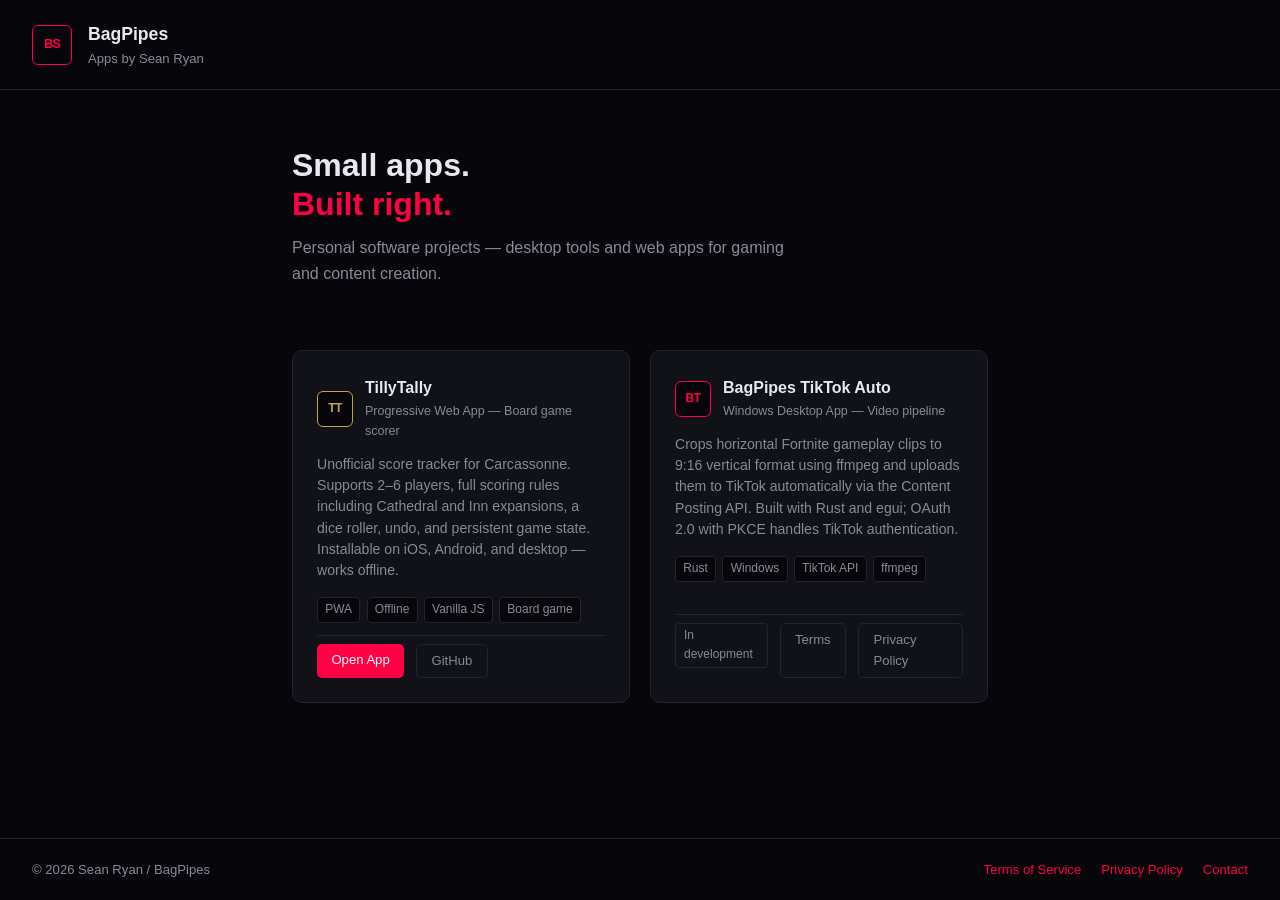
==== index.html @ edc9dd82 "building" ====
<!DOCTYPE html>
<html lang="en">
<head>
  <meta charset="UTF-8">
  <meta name="viewport" content="width=device-width, initial-scale=1.0">
  <meta name="description" content="BagPipes — small apps by Sean Ryan. Desktop tools and web apps for gaming and content creation.">
  <title>BagPipes — Apps by Sean Ryan</title>
  <link rel="icon" href="favicon.svg" type="image/svg+xml">
  <link rel="stylesheet" href="style.css">
</head>
<body>

<header>
  <div class="logo-mark">BS</div>
  <div>
    <div class="site-name">BagPipes</div>
    <div class="site-sub">Apps by Sean Ryan</div>
  </div>
</header>

<main>
  <section class="hero">
    <h1>Small apps.<br><span>Built right.</span></h1>
    <p>Personal software projects — desktop tools and web apps for gaming and content creation.</p>
  </section>

  <div class="apps">

    <!-- TillyTally -->
    <div class="app-card">
      <div class="app-header">
        <div class="app-icon carc">TT</div>
        <div>
          <div class="app-name">TillyTally</div>
          <div class="app-type">Progressive Web App &mdash; Board game scorer</div>
        </div>
      </div>
      <p class="app-desc">
        Unofficial score tracker for Carcassonne. Supports 2–6 players, full scoring rules
        including Cathedral and Inn expansions, a dice roller, undo, and persistent game state.
        Installable on iOS, Android, and desktop — works offline.
      </p>
      <div class="tag-row">
        <span class="tag">PWA</span>
        <span class="tag">Offline</span>
        <span class="tag">Vanilla JS</span>
        <span class="tag">Board game</span>
      </div>
      <div class="app-links">
        <a href="https://seanmryan73.github.io/BS-Carcassonne/" class="btn btn-primary" target="_blank" rel="noopener noreferrer">Open App</a>
        <a href="https://github.com/seanmryan73/BS-Carcassonne" class="btn btn-ghost" target="_blank" rel="noopener noreferrer">GitHub</a>
      </div>
    </div>

    <!-- BagPipes TikTok Auto -->
    <div class="app-card">
      <div class="app-header">
        <div class="app-icon tiktok">BT</div>
        <div>
          <div class="app-name">BagPipes TikTok Auto</div>
          <div class="app-type">Windows Desktop App &mdash; Video pipeline</div>
        </div>
      </div>
      <p class="app-desc">
        Crops horizontal Fortnite gameplay clips to 9:16 vertical format using ffmpeg and
        uploads them to TikTok automatically via the Content Posting API. Built with Rust
        and egui; OAuth 2.0 with PKCE handles TikTok authentication.
      </p>
      <div class="tag-row">
        <span class="tag">Rust</span>
        <span class="tag">Windows</span>
        <span class="tag">TikTok API</span>
        <span class="tag">ffmpeg</span>
      </div>
      <div class="app-links">
        <span class="status-chip">In development</span>
        <a href="terms.html" class="btn btn-ghost">Terms</a>
        <a href="privacy.html" class="btn btn-ghost">Privacy Policy</a>
      </div>
    </div>

  </div>
</main>

<footer>
  <span>&copy; 2026 Sean Ryan / BagPipes</span>
  <nav>
    <a href="terms.html">Terms of Service</a>
    <a href="privacy.html">Privacy Policy</a>
    <a href="mailto:seanmryan@gmail.com">Contact</a>
  </nav>
</footer>

</body>
</html>
---- style.css ----
:root {
  --bg: #07070b;
  --surface: #111118;
  --border: #222233;
  --accent: #ff0044;
  --text: #e8e8f0;
  --muted: #888899;
  --font: -apple-system, BlinkMacSystemFont, "Segoe UI", Roboto, sans-serif;
}

*, *::before, *::after { box-sizing: border-box; margin: 0; padding: 0; }

body {
  background: var(--bg);
  color: var(--text);
  font-family: var(--font);
  font-size: 16px;
  line-height: 1.6;
  min-height: 100vh;
  display: flex;
  flex-direction: column;
}

main { flex: 1; }

a { color: var(--accent); text-decoration: none; }
a:hover { text-decoration: underline; }

/* ── Header ─────────────────────────────────────── */
header {
  border-bottom: 1px solid var(--border);
  padding: 1.25rem 2rem;
  display: flex;
  align-items: center;
  gap: 1rem;
}

header a.header-link {
  display: flex;
  align-items: center;
  gap: 1rem;
  color: inherit;
}

header a.header-link:hover { text-decoration: none; }

.logo-mark {
  width: 40px;
  height: 40px;
  background: var(--bg);
  border: 1.5px solid var(--accent);
  border-radius: 6px;
  display: flex;
  align-items: center;
  justify-content: center;
  font-weight: 700;
  font-size: 13px;
  color: var(--accent);
  letter-spacing: -1px;
  flex-shrink: 0;
}

.site-name {
  font-size: 1.1rem;
  font-weight: 700;
  color: var(--text);
}

.site-sub {
  font-size: 0.82rem;
  color: var(--muted);
}

/* ── Hero ────────────────────────────────────────── */
.hero {
  max-width: 760px;
  margin: 0 auto;
  padding: 3.5rem 2rem 2rem;
}

.hero h1 {
  font-size: 2rem;
  font-weight: 700;
  line-height: 1.2;
  margin-bottom: 0.75rem;
}

.hero h1 span { color: var(--accent); }

.hero p {
  font-size: 1rem;
  color: var(--muted);
  max-width: 520px;
}

/* ── App grid ────────────────────────────────────── */
.apps {
  max-width: 760px;
  margin: 0 auto;
  padding: 2rem;
  display: grid;
  grid-template-columns: repeat(auto-fit, minmax(300px, 1fr));
  gap: 1.25rem;
}

.app-card {
  background: var(--surface);
  border: 1px solid var(--border);
  border-radius: 10px;
  padding: 1.5rem;
  display: flex;
  flex-direction: column;
  gap: 0.75rem;
  transition: border-color 0.15s;
}

.app-card:hover { border-color: #444466; }

.app-header {
  display: flex;
  align-items: center;
  gap: 0.75rem;
}

.app-icon {
  width: 36px;
  height: 36px;
  border-radius: 6px;
  display: flex;
  align-items: center;
  justify-content: center;
  font-weight: 700;
  font-size: 12px;
  letter-spacing: -0.5px;
  flex-shrink: 0;
  border: 1.5px solid;
}

.app-icon.tiktok  { color: #ff0044; border-color: #ff0044; background: #07070b; }
.app-icon.carc    { color: #c8a24b; border-color: #c8a24b; background: #07070b; }

.app-name {
  font-size: 1rem;
  font-weight: 600;
  color: var(--text);
}

.app-type {
  font-size: 0.78rem;
  color: var(--muted);
  margin-top: 0.1rem;
}

.app-desc {
  font-size: 0.88rem;
  color: var(--muted);
  line-height: 1.5;
}

.tag-row {
  display: flex;
  flex-wrap: wrap;
  gap: 0.4rem;
  margin-top: 0.25rem;
}

.tag {
  background: var(--bg);
  border: 1px solid var(--border);
  border-radius: 4px;
  padding: 0.15rem 0.45rem;
  font-size: 0.75rem;
  color: var(--muted);
}

.app-links {
  display: flex;
  gap: 0.75rem;
  margin-top: auto;
  padding-top: 0.5rem;
  border-top: 1px solid var(--border);
}

.btn {
  display: inline-block;
  padding: 0.35rem 0.9rem;
  border-radius: 5px;
  font-size: 0.82rem;
  font-weight: 500;
  transition: opacity 0.15s;
}

.btn:hover { opacity: 0.85; text-decoration: none; }

.btn-primary {
  background: var(--accent);
  color: #fff;
}

.btn-ghost {
  border: 1px solid var(--border);
  color: var(--muted);
}

.status-chip {
  display: inline-block;
  font-size: 0.75rem;
  color: var(--muted);
  border: 1px solid var(--border);
  border-radius: 4px;
  padding: 0.15rem 0.5rem;
  align-self: flex-start;
}

/* ── Footer ──────────────────────────────────────── */
footer {
  border-top: 1px solid var(--border);
  padding: 1.25rem 2rem;
  display: flex;
  justify-content: space-between;
  align-items: center;
  flex-wrap: wrap;
  gap: 0.5rem;
  font-size: 0.82rem;
  color: var(--muted);
}

footer nav { display: flex; gap: 1.25rem; }

/* ── Privacy page ────────────────────────────────── */
.page-wrap {
  max-width: 720px;
  margin: 0 auto;
  padding: 2.5rem 2rem 3rem;
}

.back-link { display: inline-block; margin-bottom: 2rem; font-size: 0.88rem; }
.back-link::before { content: "← "; }

.page-title {
  font-size: 1.6rem;
  font-weight: 700;
  margin-bottom: 0.4rem;
}

.page-scope {
  font-size: 0.88rem;
  color: var(--muted);
  margin-bottom: 0.5rem;
}

.effective {
  font-size: 0.82rem;
  color: var(--muted);
  margin-bottom: 2rem;
}

.prose h2 {
  font-size: 1.05rem;
  font-weight: 600;
  margin: 2rem 0 0.6rem;
  padding-top: 2rem;
  border-top: 1px solid var(--border);
  color: var(--text);
}

.prose h2:first-child { border-top: none; padding-top: 0; margin-top: 0; }
.prose p { color: var(--muted); margin-bottom: 0.75rem; font-size: 0.93rem; }

.prose ul {
  list-style: disc;
  padding-left: 1.5rem;
  color: var(--muted);
  margin-bottom: 0.75rem;
  font-size: 0.93rem;
}

.prose ul li { margin-bottom: 0.35rem; }

.mono {
  font-family: "Consolas", "SF Mono", monospace;
  font-size: 0.85rem;
  background: var(--surface);
  border: 1px solid var(--border);
  border-radius: 4px;
  padding: 0.5rem 0.75rem;
  display: block;
  margin: 0.4rem 0 0.75rem;
  color: var(--accent);
}

code {
  font-family: "Consolas", "SF Mono", monospace;
  font-size: 0.83rem;
  background: var(--surface);
  border: 1px solid var(--border);
  border-radius: 3px;
  padding: 0.1rem 0.35rem;
  color: var(--accent);
}
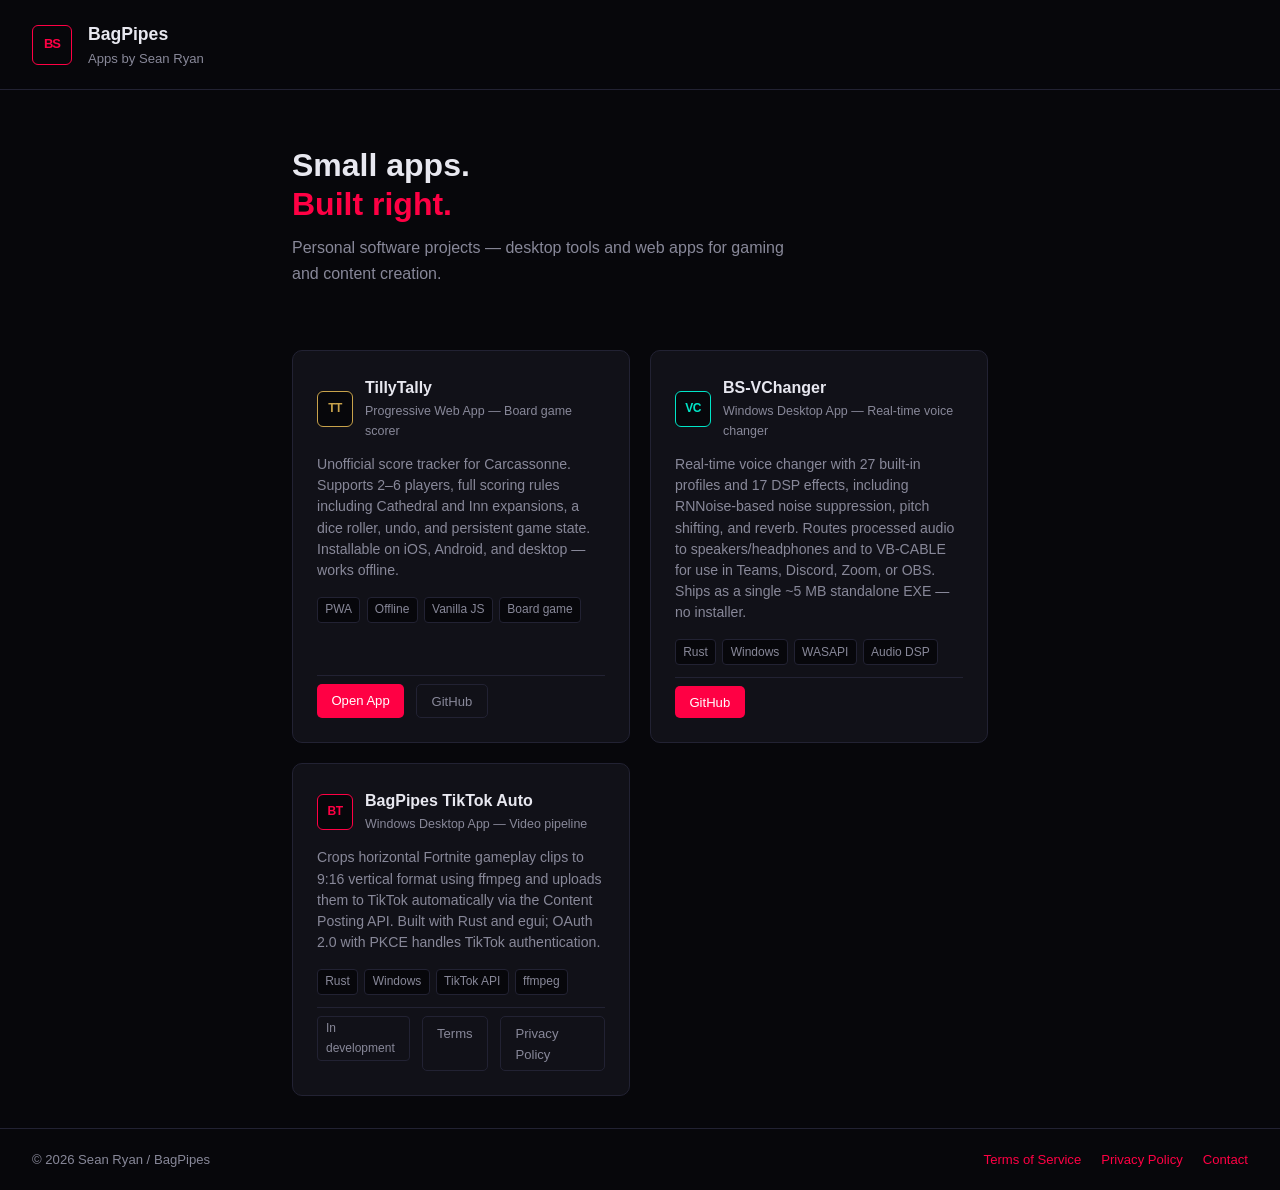
==== commit 949b7f4a: "Add BS-VChanger project card Links to the newly public BS-VChanger-Rust repo." ====
--- a/index.html
+++ b/index.html
@@ -52,6 +52,32 @@
       </div>
     </div>
 
+    <!-- BS-VChanger -->
+    <div class="app-card">
+      <div class="app-header">
+        <div class="app-icon vchg">VC</div>
+        <div>
+          <div class="app-name">BS-VChanger</div>
+          <div class="app-type">Windows Desktop App &mdash; Real-time voice changer</div>
+        </div>
+      </div>
+      <p class="app-desc">
+        Real-time voice changer with 27 built-in profiles and 17 DSP effects, including
+        RNNoise-based noise suppression, pitch shifting, and reverb. Routes processed audio
+        to speakers/headphones and to VB-CABLE for use in Teams, Discord, Zoom, or OBS.
+        Ships as a single ~5&nbsp;MB standalone EXE &mdash; no installer.
+      </p>
+      <div class="tag-row">
+        <span class="tag">Rust</span>
+        <span class="tag">Windows</span>
+        <span class="tag">WASAPI</span>
+        <span class="tag">Audio DSP</span>
+      </div>
+      <div class="app-links">
+        <a href="https://github.com/seanmryan73/BS-VChanger-Rust" class="btn btn-primary" target="_blank" rel="noopener noreferrer">GitHub</a>
+      </div>
+    </div>
+
     <!-- BagPipes TikTok Auto -->
     <div class="app-card">
       <div class="app-header">
--- a/style.css
+++ b/style.css
@@ -138,6 +138,7 @@
 
 .app-icon.tiktok  { color: #ff0044; border-color: #ff0044; background: #07070b; }
 .app-icon.carc    { color: #c8a24b; border-color: #c8a24b; background: #07070b; }
+.app-icon.vchg    { color: #00e5c7; border-color: #00e5c7; background: #07070b; }
 
 .app-name {
   font-size: 1rem;
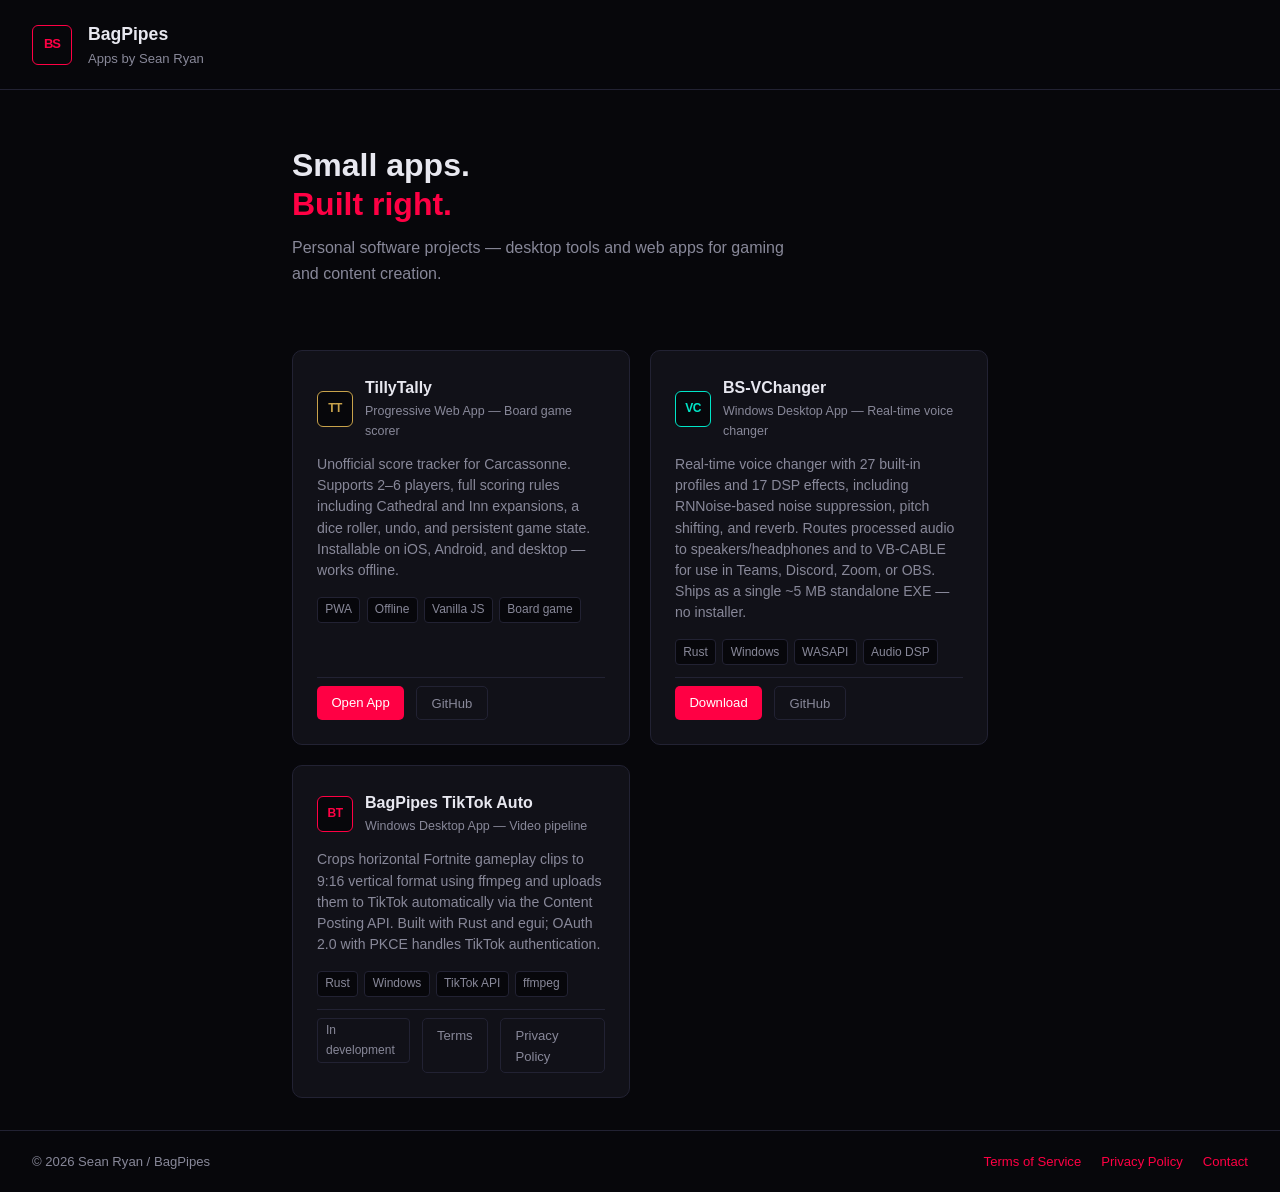
==== commit b7071c79: "Add direct download link for BS-VChanger release" ====
--- a/index.html
+++ b/index.html
@@ -74,7 +74,8 @@
         <span class="tag">Audio DSP</span>
       </div>
       <div class="app-links">
-        <a href="https://github.com/seanmryan73/BS-VChanger-Rust" class="btn btn-primary" target="_blank" rel="noopener noreferrer">GitHub</a>
+        <a href="https://github.com/seanmryan73/BS-VChanger-Rust/releases/latest/download/bs-vchanger.exe" class="btn btn-primary" target="_blank" rel="noopener noreferrer">Download</a>
+        <a href="https://github.com/seanmryan73/BS-VChanger-Rust" class="btn btn-ghost" target="_blank" rel="noopener noreferrer">GitHub</a>
       </div>
     </div>
 
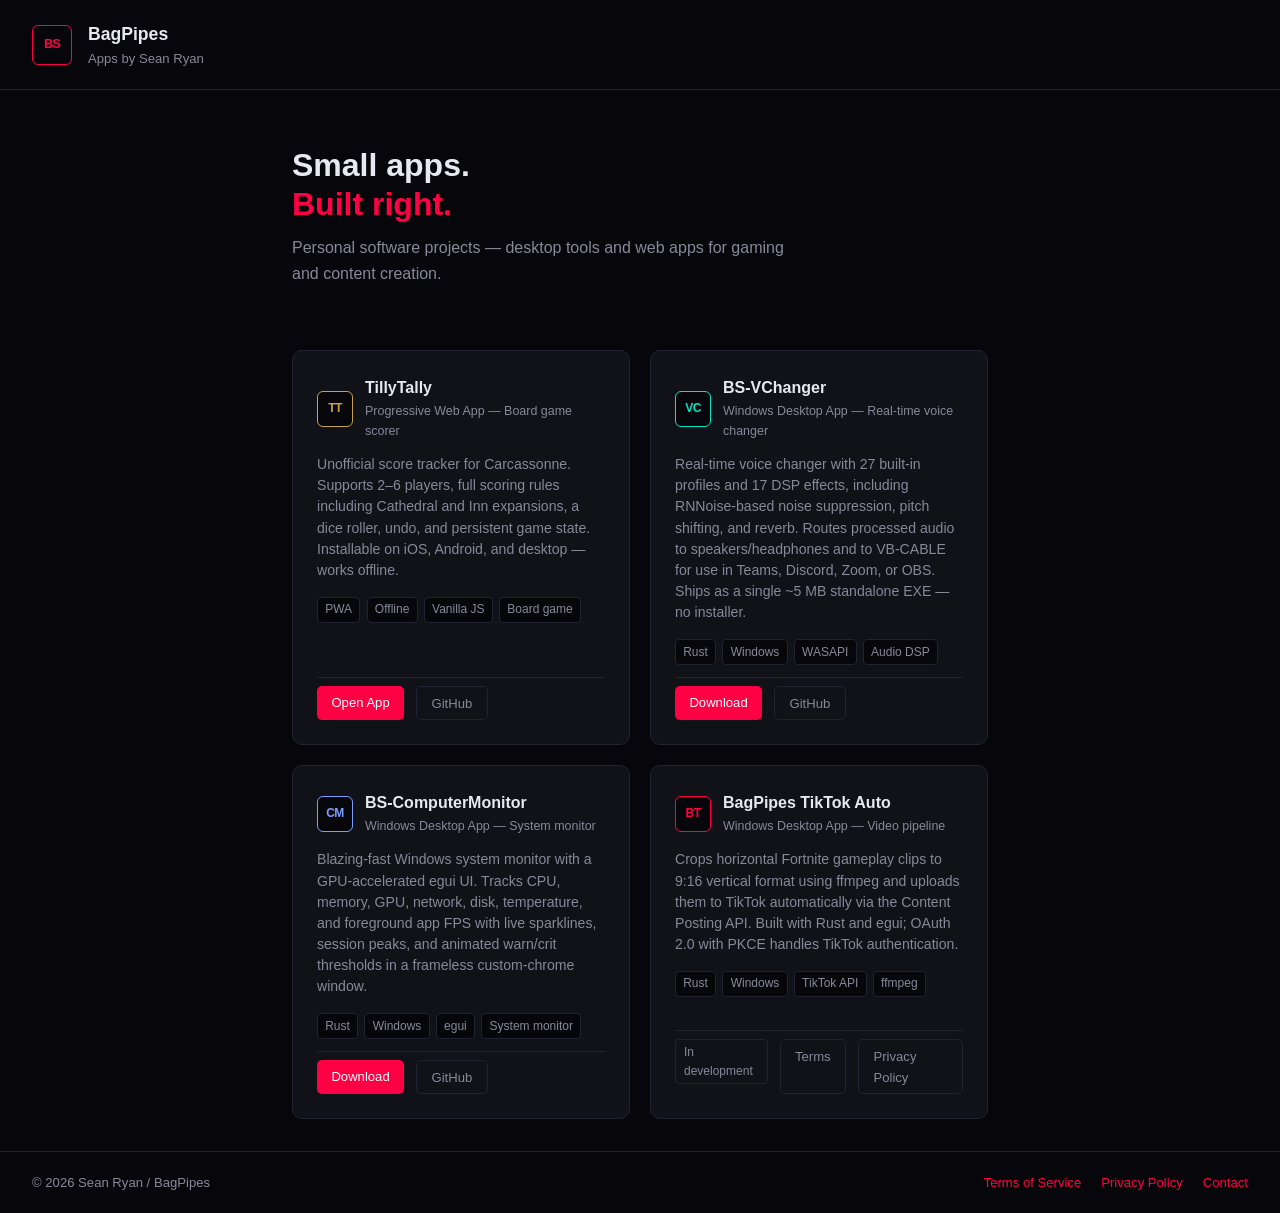
==== commit 2fc4bce4: "Add BS-ComputerMonitor project card with download link" ====
--- a/index.html
+++ b/index.html
@@ -79,6 +79,32 @@
       </div>
     </div>
 
+    <!-- BS-ComputerMonitor -->
+    <div class="app-card">
+      <div class="app-header">
+        <div class="app-icon mon">CM</div>
+        <div>
+          <div class="app-name">BS-ComputerMonitor</div>
+          <div class="app-type">Windows Desktop App &mdash; System monitor</div>
+        </div>
+      </div>
+      <p class="app-desc">
+        Blazing-fast Windows system monitor with a GPU-accelerated egui UI. Tracks CPU, memory,
+        GPU, network, disk, temperature, and foreground app FPS with live sparklines, session
+        peaks, and animated warn/crit thresholds in a frameless custom-chrome window.
+      </p>
+      <div class="tag-row">
+        <span class="tag">Rust</span>
+        <span class="tag">Windows</span>
+        <span class="tag">egui</span>
+        <span class="tag">System monitor</span>
+      </div>
+      <div class="app-links">
+        <a href="https://github.com/seanmryan73/BS-ComputerMonitor/releases/latest/download/bc-computer-monitor.exe" class="btn btn-primary" target="_blank" rel="noopener noreferrer">Download</a>
+        <a href="https://github.com/seanmryan73/BS-ComputerMonitor" class="btn btn-ghost" target="_blank" rel="noopener noreferrer">GitHub</a>
+      </div>
+    </div>
+
     <!-- BagPipes TikTok Auto -->
     <div class="app-card">
       <div class="app-header">
--- a/style.css
+++ b/style.css
@@ -139,6 +139,7 @@
 .app-icon.tiktok  { color: #ff0044; border-color: #ff0044; background: #07070b; }
 .app-icon.carc    { color: #c8a24b; border-color: #c8a24b; background: #07070b; }
 .app-icon.vchg    { color: #00e5c7; border-color: #00e5c7; background: #07070b; }
+.app-icon.mon     { color: #7c9cff; border-color: #7c9cff; background: #07070b; }
 
 .app-name {
   font-size: 1rem;
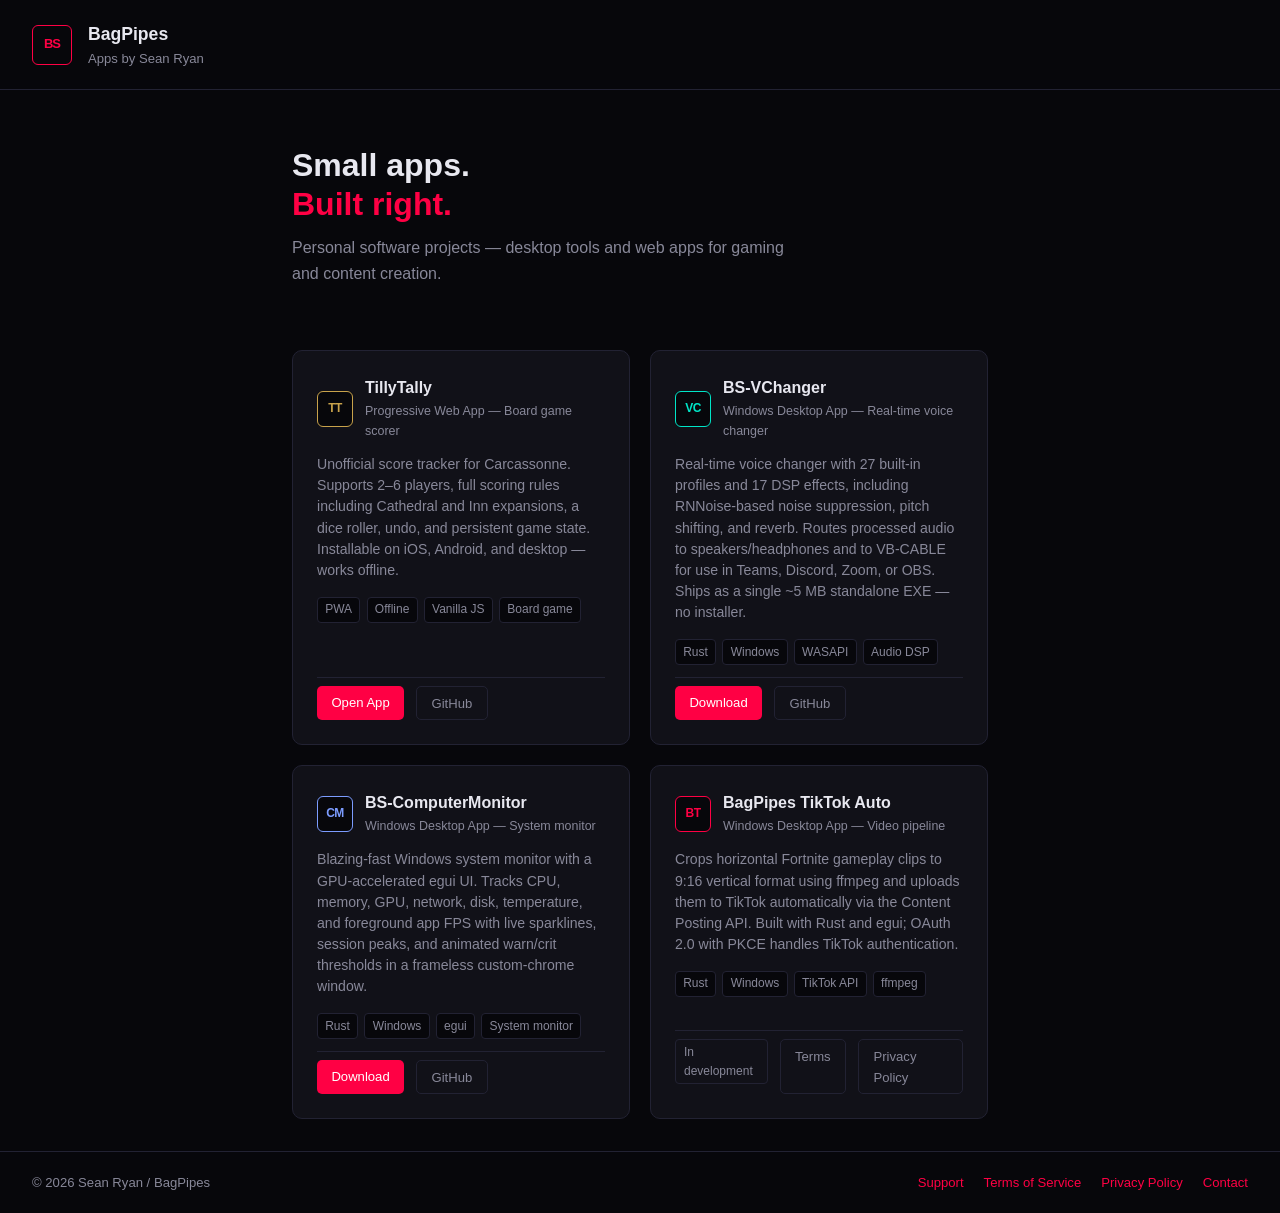
==== commit 5a65f1c7: "Add Ko-fi support link to footer" ====
--- a/index.html
+++ b/index.html
@@ -138,6 +138,7 @@
 <footer>
   <span>&copy; 2026 Sean Ryan / BagPipes</span>
   <nav>
+    <a href="https://ko-fi.com/bagofpipes" target="_blank" rel="noopener noreferrer">Support</a>
     <a href="terms.html">Terms of Service</a>
     <a href="privacy.html">Privacy Policy</a>
     <a href="mailto:seanmryan@gmail.com">Contact</a>
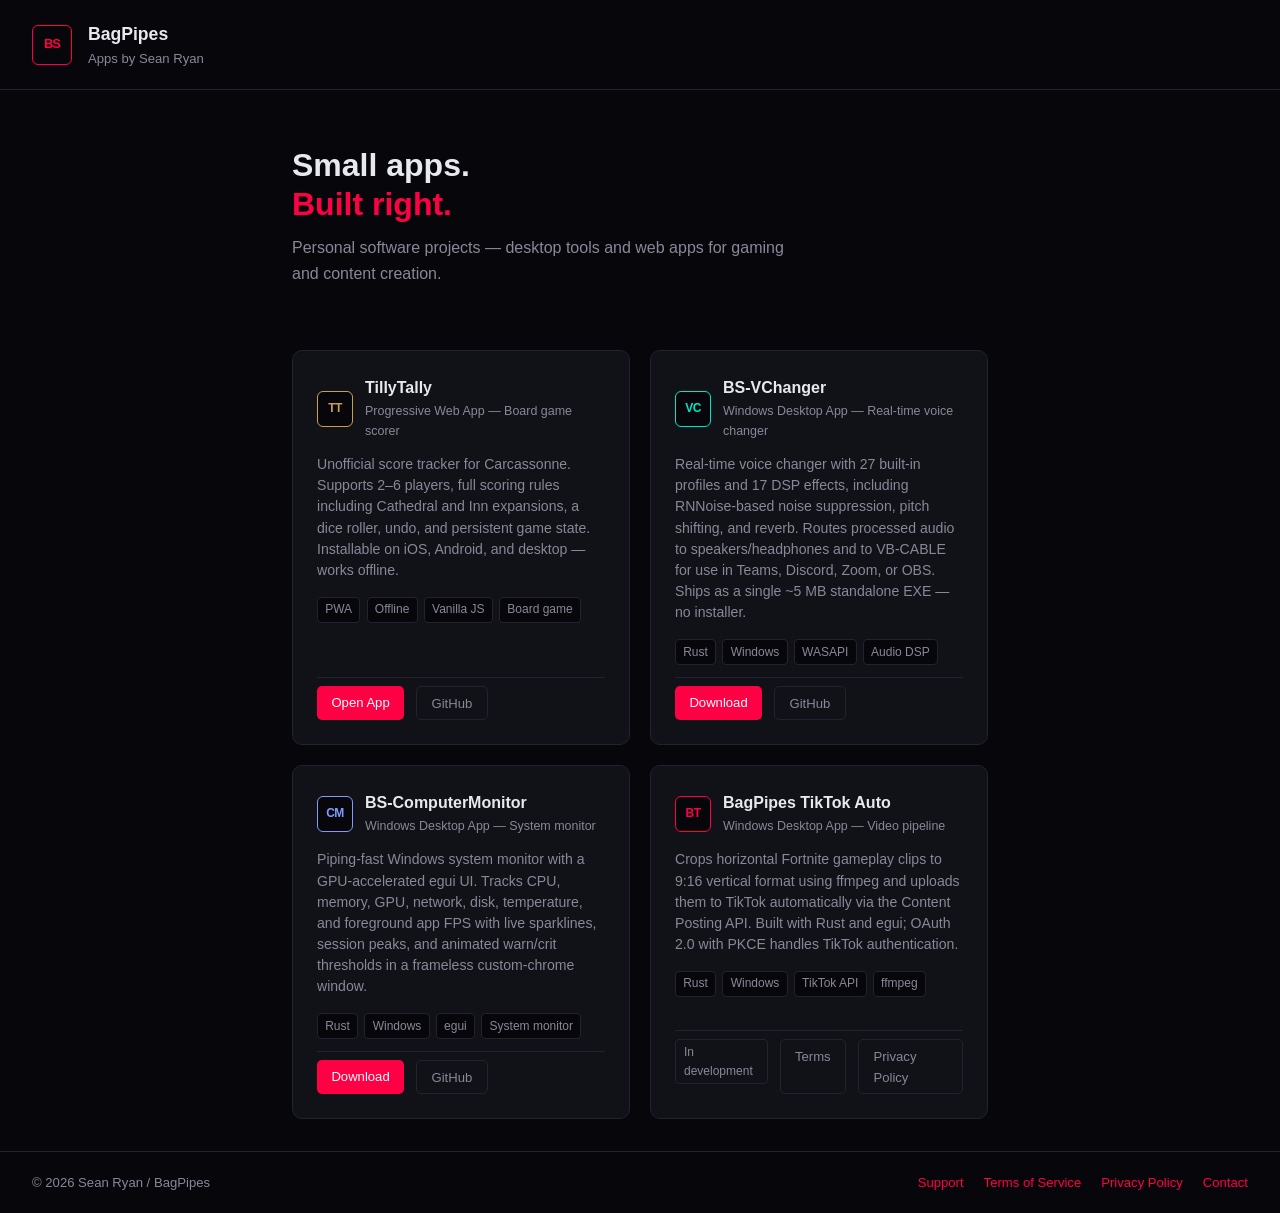
==== commit d08102f8: "piping" ====
--- a/index.html
+++ b/index.html
@@ -89,7 +89,7 @@
         </div>
       </div>
       <p class="app-desc">
-        Blazing-fast Windows system monitor with a GPU-accelerated egui UI. Tracks CPU, memory,
+        Piping-fast Windows system monitor with a GPU-accelerated egui UI. Tracks CPU, memory,
         GPU, network, disk, temperature, and foreground app FPS with live sparklines, session
         peaks, and animated warn/crit thresholds in a frameless custom-chrome window.
       </p>
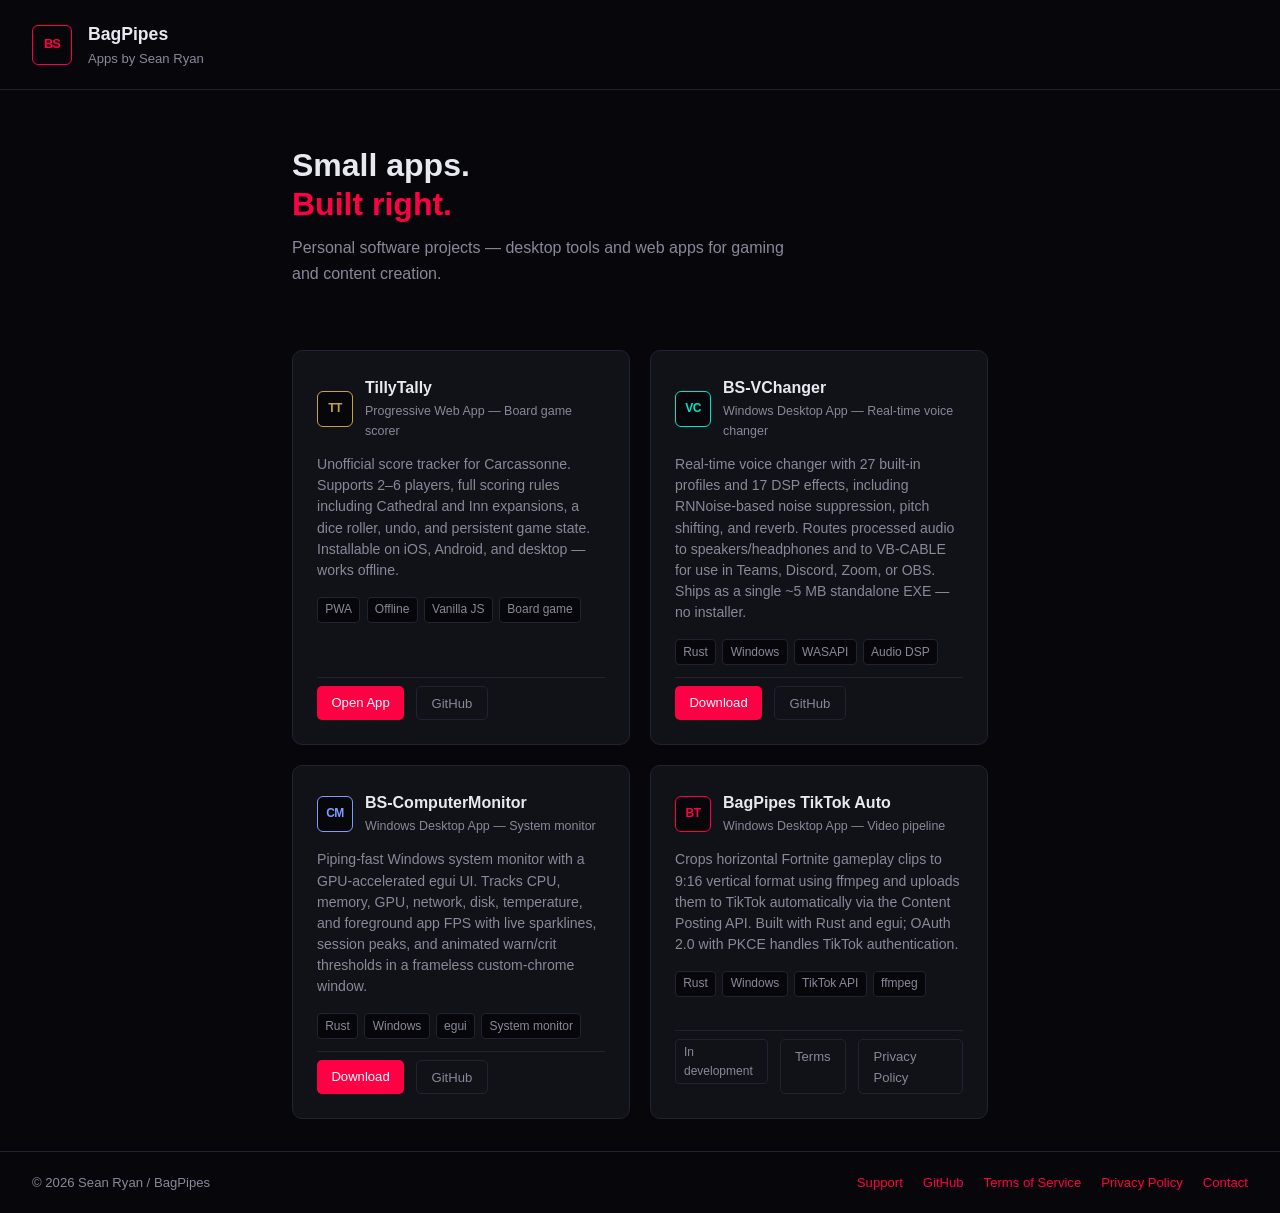
==== commit 6aac67c2: "Update index.html" ====
--- a/index.html
+++ b/index.html
@@ -139,6 +139,7 @@
   <span>&copy; 2026 Sean Ryan / BagPipes</span>
   <nav>
     <a href="https://ko-fi.com/bagofpipes" target="_blank" rel="noopener noreferrer">Support</a>
+    <a href="https://github.com/seanmryan73" target="_blank" rel="noopener noreferrer">GitHub</a>
     <a href="terms.html">Terms of Service</a>
     <a href="privacy.html">Privacy Policy</a>
     <a href="mailto:seanmryan@gmail.com">Contact</a>
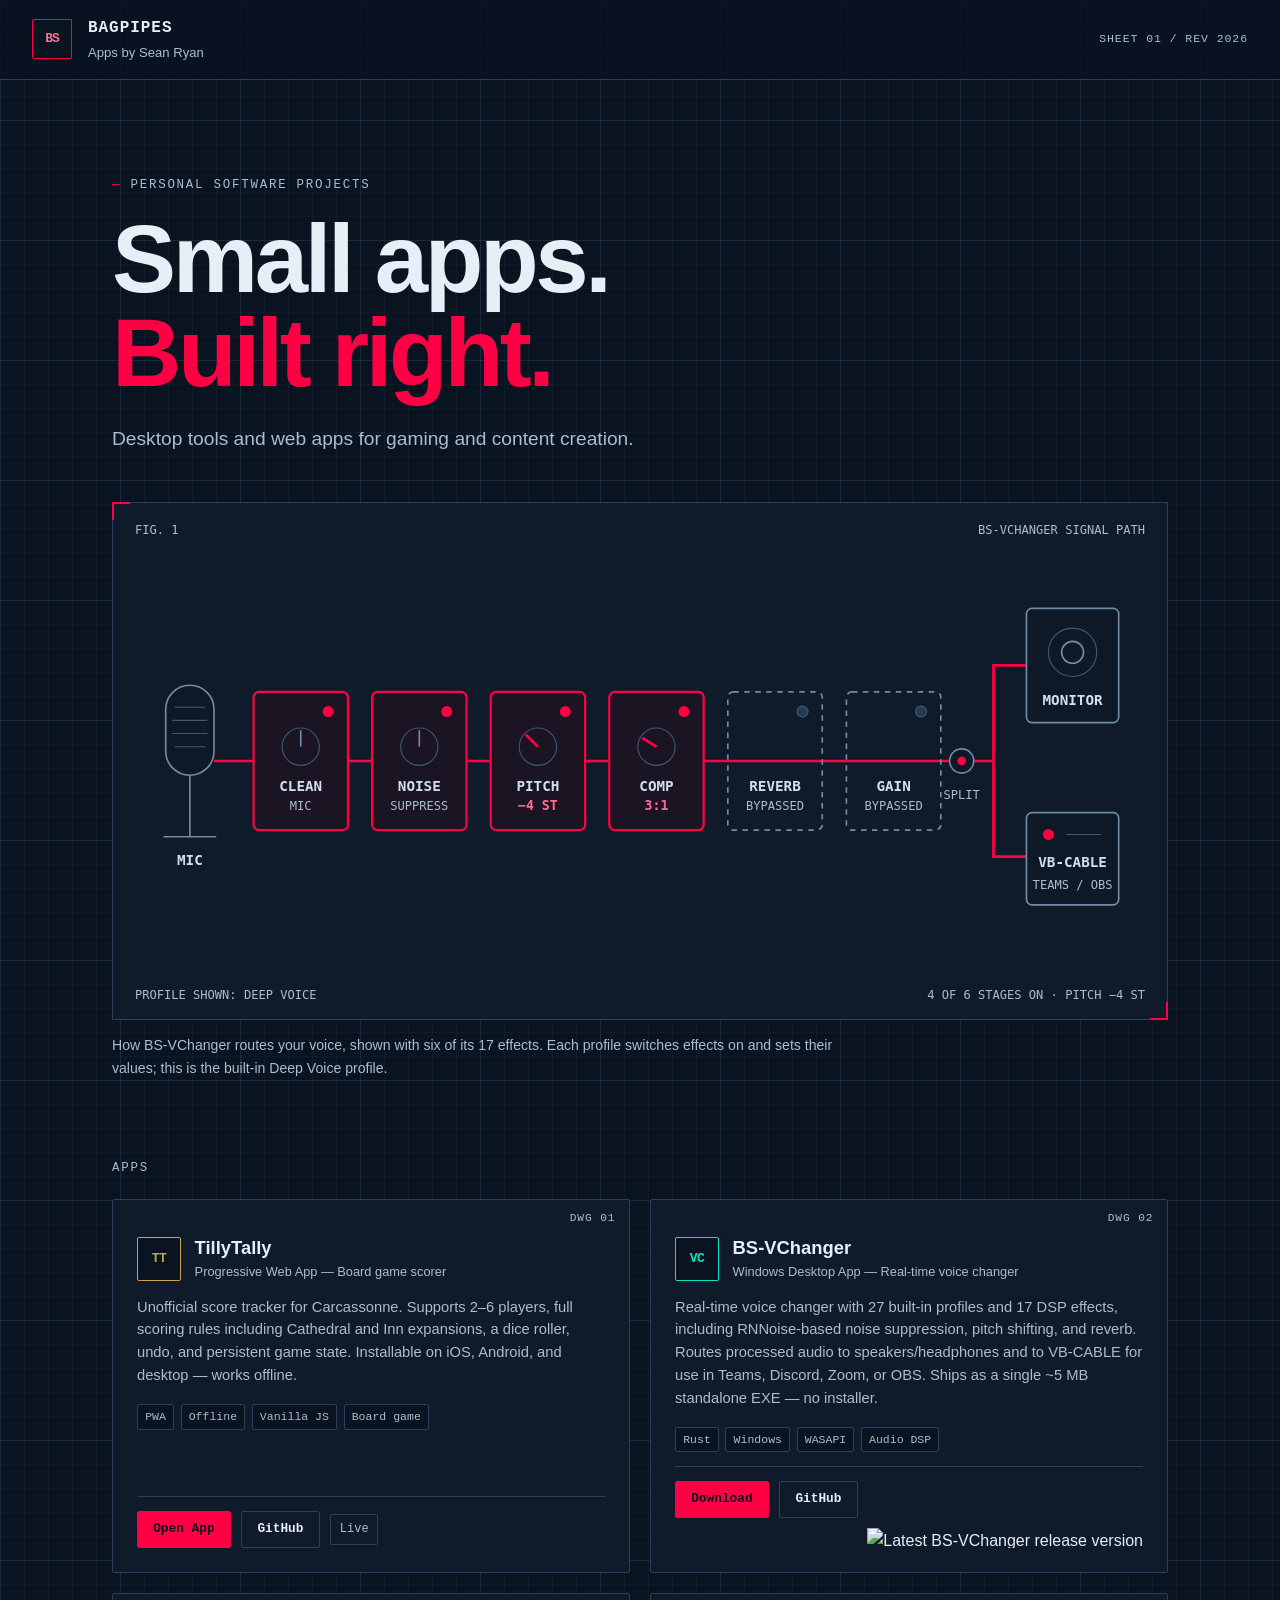
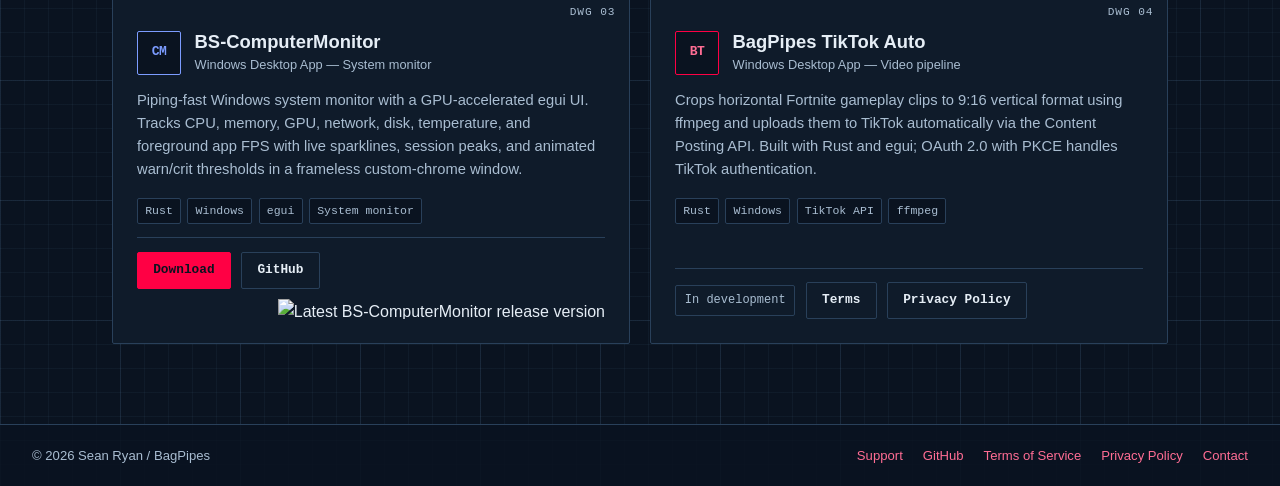
==== commit cf771962: "Redesign the site as an engineering blueprint Restyle all three pages with a blueprint grid, large t" ====
--- a/index.html
+++ b/index.html
@@ -1,9 +1,16 @@
 <!DOCTYPE html>
 <html lang="en">
 <head>
+  <meta http-equiv="Content-Security-Policy" content="default-src 'self'; script-src 'none'; img-src 'self' https://img.shields.io; frame-src 'none'; object-src 'none'; base-uri 'self'; form-action 'none'">
   <meta charset="UTF-8">
   <meta name="viewport" content="width=device-width, initial-scale=1.0">
   <meta name="description" content="BagPipes — small apps by Sean Ryan. Desktop tools and web apps for gaming and content creation.">
+  <meta property="og:type" content="website">
+  <meta property="og:url" content="https://seanmryan73.github.io/">
+  <meta property="og:title" content="BagPipes — Apps by Sean Ryan">
+  <meta property="og:description" content="Small apps. Built right. Desktop tools and web apps for gaming and content creation.">
+  <meta property="og:image" content="https://seanmryan73.github.io/figures/vchanger/poster.png">
+  <meta property="og:image:alt" content="Schematic of BS-VChanger's audio path, from microphone through effect stages to a monitor speaker and VB-CABLE.">
   <title>BagPipes — Apps by Sean Ryan</title>
   <link rel="icon" href="favicon.svg" type="image/svg+xml">
   <link rel="stylesheet" href="style.css">
@@ -20,9 +27,25 @@
 
 <main>
   <section class="hero">
+    <p class="eyebrow">Personal software projects</p>
     <h1>Small apps.<br><span>Built right.</span></h1>
-    <p>Personal software projects — desktop tools and web apps for gaming and content creation.</p>
+    <p>Desktop tools and web apps for gaming and content creation.</p>
   </section>
+
+  <figure class="figure-sheet">
+    <div class="figure-frame">
+      <picture>
+        <source media="(max-width: 560px)" srcset="figures/vchanger/poster-phone.svg" width="400" height="700">
+        <img src="figures/vchanger/poster.svg" width="960" height="470" alt="Schematic of BS-VChanger's audio path using the Deep Voice profile. A microphone feeds six effect stages: clean mic, noise suppression, pitch at minus 4 semitones and compressor are on, while reverb and gain are bypassed. A splitter then feeds a monitor speaker and VB-CABLE.">
+      </picture>
+    </div>
+    <figcaption class="figure-caption">
+      How BS-VChanger routes your voice, shown with six of its 17 effects. Each profile switches
+      effects on and sets their values; this is the built-in Deep Voice profile.
+    </figcaption>
+  </figure>
+
+  <h2 class="section-label">Apps</h2>
 
   <div class="apps">
 
@@ -49,6 +72,7 @@
       <div class="app-links">
         <a href="https://seanmryan73.github.io/BS-Carcassonne/" class="btn btn-primary" target="_blank" rel="noopener noreferrer">Open App</a>
         <a href="https://github.com/seanmryan73/BS-Carcassonne" class="btn btn-ghost" target="_blank" rel="noopener noreferrer">GitHub</a>
+        <span class="status-chip">Live</span>
       </div>
     </div>
 
@@ -76,6 +100,7 @@
       <div class="app-links">
         <a href="https://github.com/seanmryan73/BS-VChanger-Rust/releases/latest/download/bs-vchanger.exe" class="btn btn-primary" target="_blank" rel="noopener noreferrer">Download</a>
         <a href="https://github.com/seanmryan73/BS-VChanger-Rust" class="btn btn-ghost" target="_blank" rel="noopener noreferrer">GitHub</a>
+        <img class="release-badge" src="https://img.shields.io/github/v/release/seanmryan73/BS-VChanger-Rust?style=flat-square&amp;label=latest&amp;labelColor=142437&amp;color=29405a" height="20" alt="Latest BS-VChanger release version">
       </div>
     </div>
 
@@ -102,6 +127,7 @@
       <div class="app-links">
         <a href="https://github.com/seanmryan73/BS-ComputerMonitor/releases/latest/download/bc-computer-monitor.exe" class="btn btn-primary" target="_blank" rel="noopener noreferrer">Download</a>
         <a href="https://github.com/seanmryan73/BS-ComputerMonitor" class="btn btn-ghost" target="_blank" rel="noopener noreferrer">GitHub</a>
+        <img class="release-badge" src="https://img.shields.io/github/v/release/seanmryan73/BS-ComputerMonitor?style=flat-square&amp;label=latest&amp;labelColor=142437&amp;color=29405a" height="20" alt="Latest BS-ComputerMonitor release version">
       </div>
     </div>
 
--- a/style.css
+++ b/style.css
@@ -1,17 +1,29 @@
 :root {
-  --bg: #07070b;
-  --surface: #111118;
-  --border: #222233;
+  --bg: #0a1320;
+  --surface: #0f1b2a;
+  --surface-raised: #142437;
+  --border: #29405a;
+  --grid: rgba(120, 165, 210, 0.055);
+  --grid-major: rgba(120, 165, 210, 0.1);
   --accent: #ff0044;
-  --text: #e8e8f0;
-  --muted: #888899;
+  --accent-text: #ff6d94;
+  --text: #e6eef6;
+  --muted: #a9bdd1;
   --font: -apple-system, BlinkMacSystemFont, "Segoe UI", Roboto, sans-serif;
+  --mono: ui-monospace, "SF Mono", Menlo, Consolas, monospace;
+  --page: 1120px;
 }
 
 *, *::before, *::after { box-sizing: border-box; margin: 0; padding: 0; }
 
 body {
-  background: var(--bg);
+  background-color: var(--bg);
+  background-image:
+    linear-gradient(var(--grid-major) 1px, transparent 1px),
+    linear-gradient(90deg, var(--grid-major) 1px, transparent 1px),
+    linear-gradient(var(--grid) 1px, transparent 1px),
+    linear-gradient(90deg, var(--grid) 1px, transparent 1px);
+  background-size: 120px 120px, 120px 120px, 24px 24px, 24px 24px;
   color: var(--text);
   font-family: var(--font);
   font-size: 16px;
@@ -23,16 +35,27 @@
 
 main { flex: 1; }
 
-a { color: var(--accent); text-decoration: none; }
+a { color: var(--accent-text); text-decoration: none; }
 a:hover { text-decoration: underline; }
+a:focus-visible { outline: 2px solid var(--accent-text); outline-offset: 2px; }
 
 /* ── Header ─────────────────────────────────────── */
 header {
   border-bottom: 1px solid var(--border);
-  padding: 1.25rem 2rem;
+  background: rgba(10, 19, 32, 0.88);
+  padding: 1rem 2rem;
   display: flex;
   align-items: center;
   gap: 1rem;
+}
+
+header::after {
+  content: "SHEET 01 / REV 2026";
+  margin-left: auto;
+  font-family: var(--mono);
+  font-size: 0.72rem;
+  letter-spacing: 0.08em;
+  color: var(--muted);
 }
 
 header a.header-link {
@@ -49,20 +72,24 @@
   height: 40px;
   background: var(--bg);
   border: 1.5px solid var(--accent);
-  border-radius: 6px;
+  border-radius: 2px;
   display: flex;
   align-items: center;
   justify-content: center;
+  font-family: var(--mono);
   font-weight: 700;
   font-size: 13px;
-  color: var(--accent);
+  color: var(--accent-text);
   letter-spacing: -1px;
   flex-shrink: 0;
 }
 
 .site-name {
-  font-size: 1.1rem;
+  font-family: var(--mono);
+  font-size: 1rem;
   font-weight: 700;
+  letter-spacing: 0.06em;
+  text-transform: uppercase;
   color: var(--text);
 }
 
@@ -73,90 +100,180 @@
 
 /* ── Hero ────────────────────────────────────────── */
 .hero {
+  max-width: var(--page);
+  margin: 0 auto;
+  padding: clamp(3rem, 8vw, 6rem) 2rem clamp(2rem, 4vw, 3rem);
+}
+
+.eyebrow {
+  font-family: var(--mono);
+  font-size: 0.78rem;
+  letter-spacing: 0.14em;
+  text-transform: uppercase;
+  color: var(--muted);
+  margin-bottom: 1rem;
+}
+
+.eyebrow::before { content: "— "; color: var(--accent); }
+
+.hero h1 {
+  font-size: clamp(2.75rem, 8vw, 6rem);
+  font-weight: 800;
+  letter-spacing: -0.035em;
+  line-height: 0.98;
+  margin-bottom: 1.5rem;
+}
+
+.hero h1 span { color: var(--accent); }
+
+.hero p:not(.eyebrow) {
+  font-size: clamp(1rem, 2vw, 1.2rem);
+  color: var(--muted);
+  max-width: 600px;
+}
+
+/* ── Figure sheet ────────────────────────────────── */
+.figure-sheet {
+  max-width: var(--page);
+  margin: 0 auto;
+  padding: 0 2rem;
+}
+
+.figure-frame {
+  position: relative;
+  border: 1px solid var(--border);
+  background: var(--surface);
+}
+
+/* Registration marks at the sheet's corners */
+.figure-frame::before,
+.figure-frame::after {
+  content: "";
+  position: absolute;
+  width: 18px;
+  height: 18px;
+  pointer-events: none;
+}
+
+.figure-frame::before {
+  top: -1px;
+  left: -1px;
+  border-top: 2px solid var(--accent);
+  border-left: 2px solid var(--accent);
+}
+
+.figure-frame::after {
+  right: -1px;
+  bottom: -1px;
+  border-right: 2px solid var(--accent);
+  border-bottom: 2px solid var(--accent);
+}
+
+.figure-frame img {
+  display: block;
+  width: 100%;
+  height: auto;
+}
+
+.figure-caption {
+  font-size: 0.88rem;
+  color: var(--muted);
   max-width: 760px;
+  padding-top: 0.85rem;
+}
+
+/* ── App grid ────────────────────────────────────── */
+.section-label {
+  max-width: var(--page);
   margin: 0 auto;
-  padding: 3.5rem 2rem 2rem;
-}
-
-.hero h1 {
-  font-size: 2rem;
+  padding: clamp(3rem, 7vw, 5rem) 2rem 0;
+  font-family: var(--mono);
+  font-size: 0.78rem;
+  font-weight: 400;
+  letter-spacing: 0.14em;
+  text-transform: uppercase;
+  color: var(--muted);
+}
+
+.apps {
+  counter-reset: sheet;
+  max-width: var(--page);
+  margin: 0 auto;
+  padding: 1.25rem 2rem clamp(3rem, 7vw, 5rem);
+  display: grid;
+  grid-template-columns: repeat(auto-fit, minmax(min(100%, 340px), 1fr));
+  gap: 1.25rem;
+}
+
+.app-card {
+  counter-increment: sheet;
+  position: relative;
+  background: var(--surface);
+  border: 1px solid var(--border);
+  border-radius: 2px;
+  padding: 2.25rem 1.5rem 1.5rem;
+  display: flex;
+  flex-direction: column;
+  gap: 0.85rem;
+  transition: border-color 0.15s, background-color 0.15s;
+}
+
+.app-card::before {
+  content: "DWG " counter(sheet, decimal-leading-zero);
+  position: absolute;
+  top: 0.65rem;
+  right: 0.85rem;
+  font-family: var(--mono);
+  font-size: 0.7rem;
+  letter-spacing: 0.08em;
+  color: var(--muted);
+}
+
+.app-card:hover { border-color: #5d7d9e; background: var(--surface-raised); }
+
+.app-header {
+  display: flex;
+  align-items: center;
+  gap: 0.85rem;
+}
+
+.app-icon {
+  width: 44px;
+  height: 44px;
+  border-radius: 2px;
+  display: flex;
+  align-items: center;
+  justify-content: center;
+  font-family: var(--mono);
   font-weight: 700;
-  line-height: 1.2;
-  margin-bottom: 0.75rem;
-}
-
-.hero h1 span { color: var(--accent); }
-
-.hero p {
-  font-size: 1rem;
-  color: var(--muted);
-  max-width: 520px;
-}
-
-/* ── App grid ────────────────────────────────────── */
-.apps {
-  max-width: 760px;
-  margin: 0 auto;
-  padding: 2rem;
-  display: grid;
-  grid-template-columns: repeat(auto-fit, minmax(300px, 1fr));
-  gap: 1.25rem;
-}
-
-.app-card {
-  background: var(--surface);
-  border: 1px solid var(--border);
-  border-radius: 10px;
-  padding: 1.5rem;
-  display: flex;
-  flex-direction: column;
-  gap: 0.75rem;
-  transition: border-color 0.15s;
-}
-
-.app-card:hover { border-color: #444466; }
-
-.app-header {
-  display: flex;
-  align-items: center;
-  gap: 0.75rem;
-}
-
-.app-icon {
-  width: 36px;
-  height: 36px;
-  border-radius: 6px;
-  display: flex;
-  align-items: center;
-  justify-content: center;
-  font-weight: 700;
-  font-size: 12px;
+  font-size: 13px;
   letter-spacing: -0.5px;
   flex-shrink: 0;
   border: 1.5px solid;
 }
 
-.app-icon.tiktok  { color: #ff0044; border-color: #ff0044; background: #07070b; }
-.app-icon.carc    { color: #c8a24b; border-color: #c8a24b; background: #07070b; }
-.app-icon.vchg    { color: #00e5c7; border-color: #00e5c7; background: #07070b; }
-.app-icon.mon     { color: #7c9cff; border-color: #7c9cff; background: #07070b; }
+.app-icon.tiktok  { color: #ff6d94; border-color: #ff0044; background: var(--bg); }
+.app-icon.carc    { color: #c8a24b; border-color: #c8a24b; background: var(--bg); }
+.app-icon.vchg    { color: #00e5c7; border-color: #00e5c7; background: var(--bg); }
+.app-icon.mon     { color: #7c9cff; border-color: #7c9cff; background: var(--bg); }
 
 .app-name {
-  font-size: 1rem;
-  font-weight: 600;
+  font-size: 1.15rem;
+  font-weight: 700;
+  line-height: 1.3;
   color: var(--text);
 }
 
 .app-type {
-  font-size: 0.78rem;
+  font-size: 0.8rem;
   color: var(--muted);
   margin-top: 0.1rem;
 }
 
 .app-desc {
-  font-size: 0.88rem;
-  color: var(--muted);
-  line-height: 1.5;
+  font-size: 0.92rem;
+  color: var(--muted);
+  line-height: 1.55;
 }
 
 .tag-row {
@@ -169,80 +286,102 @@
 .tag {
   background: var(--bg);
   border: 1px solid var(--border);
-  border-radius: 4px;
+  border-radius: 2px;
   padding: 0.15rem 0.45rem;
-  font-size: 0.75rem;
+  font-family: var(--mono);
+  font-size: 0.72rem;
   color: var(--muted);
 }
 
 .app-links {
   display: flex;
-  gap: 0.75rem;
+  flex-wrap: wrap;
+  align-items: center;
+  gap: 0.65rem;
   margin-top: auto;
-  padding-top: 0.5rem;
+  padding-top: 0.85rem;
   border-top: 1px solid var(--border);
 }
 
 .btn {
   display: inline-block;
-  padding: 0.35rem 0.9rem;
-  border-radius: 5px;
-  font-size: 0.82rem;
-  font-weight: 500;
-  transition: opacity 0.15s;
-}
-
-.btn:hover { opacity: 0.85; text-decoration: none; }
-
+  padding: 0.45rem 0.95rem;
+  border-radius: 2px;
+  font-family: var(--mono);
+  font-size: 0.8rem;
+  font-weight: 700;
+  transition: background-color 0.15s, border-color 0.15s, color 0.15s;
+}
+
+.btn:hover { text-decoration: none; }
+
+/* Dark text: white on the accent falls short of WCAG AA at this size */
 .btn-primary {
   background: var(--accent);
-  color: #fff;
-}
+  border: 1px solid var(--accent);
+  color: var(--bg);
+}
+
+.btn-primary:hover { background: var(--accent-text); border-color: var(--accent-text); }
 
 .btn-ghost {
   border: 1px solid var(--border);
-  color: var(--muted);
-}
+  color: var(--text);
+}
+
+.btn-ghost:hover { border-color: var(--muted); }
 
 .status-chip {
   display: inline-block;
+  font-family: var(--mono);
   font-size: 0.75rem;
   color: var(--muted);
   border: 1px solid var(--border);
-  border-radius: 4px;
-  padding: 0.15rem 0.5rem;
-  align-self: flex-start;
+  border-radius: 2px;
+  padding: 0.3rem 0.55rem;
+}
+
+.release-badge {
+  display: block;
+  height: 20px;
+  width: auto;
+  margin-left: auto;
 }
 
 /* ── Footer ──────────────────────────────────────── */
 footer {
   border-top: 1px solid var(--border);
+  background: rgba(10, 19, 32, 0.88);
   padding: 1.25rem 2rem;
   display: flex;
   justify-content: space-between;
   align-items: center;
   flex-wrap: wrap;
-  gap: 0.5rem;
+  gap: 0.75rem 1.25rem;
   font-size: 0.82rem;
   color: var(--muted);
 }
 
-footer nav { display: flex; gap: 1.25rem; }
+footer nav { display: flex; flex-wrap: wrap; gap: 0.5rem 1.25rem; }
 
 /* ── Privacy page ────────────────────────────────── */
 .page-wrap {
   max-width: 720px;
-  margin: 0 auto;
+  margin: 2rem auto;
   padding: 2.5rem 2rem 3rem;
+  background: var(--surface);
+  border: 1px solid var(--border);
 }
 
 .back-link { display: inline-block; margin-bottom: 2rem; font-size: 0.88rem; }
 .back-link::before { content: "← "; }
 
 .page-title {
-  font-size: 1.6rem;
-  font-weight: 700;
-  margin-bottom: 0.4rem;
+  font-size: clamp(1.75rem, 5vw, 2.5rem);
+  font-weight: 800;
+  letter-spacing: -0.02em;
+  line-height: 1.15;
+  margin-bottom: 0.6rem;
 }
 
 .page-scope {
@@ -280,23 +419,39 @@
 .prose ul li { margin-bottom: 0.35rem; }
 
 .mono {
-  font-family: "Consolas", "SF Mono", monospace;
+  font-family: var(--mono);
   font-size: 0.85rem;
-  background: var(--surface);
-  border: 1px solid var(--border);
-  border-radius: 4px;
+  background: var(--bg);
+  border: 1px solid var(--border);
+  border-radius: 2px;
   padding: 0.5rem 0.75rem;
   display: block;
   margin: 0.4rem 0 0.75rem;
-  color: var(--accent);
+  color: var(--accent-text);
+  overflow-wrap: anywhere;
 }
 
 code {
-  font-family: "Consolas", "SF Mono", monospace;
+  font-family: var(--mono);
   font-size: 0.83rem;
-  background: var(--surface);
-  border: 1px solid var(--border);
-  border-radius: 3px;
+  background: var(--bg);
+  border: 1px solid var(--border);
+  border-radius: 2px;
   padding: 0.1rem 0.35rem;
-  color: var(--accent);
-}
+  color: var(--accent-text);
+  overflow-wrap: anywhere;
+}
+
+/* ── Small screens ───────────────────────────────── */
+@media (max-width: 560px) {
+  header { padding: 0.85rem 1rem; }
+  header::after { display: none; }
+  .hero, .figure-sheet, .section-label { padding-left: 1rem; padding-right: 1rem; }
+  .apps { padding-left: 1rem; padding-right: 1rem; }
+  footer { padding-left: 1rem; padding-right: 1rem; }
+  .page-wrap { margin: 1rem; padding: 1.5rem 1.25rem 2rem; }
+}
+
+@media (prefers-reduced-motion: reduce) {
+  .app-card, .btn { transition: none; }
+}
